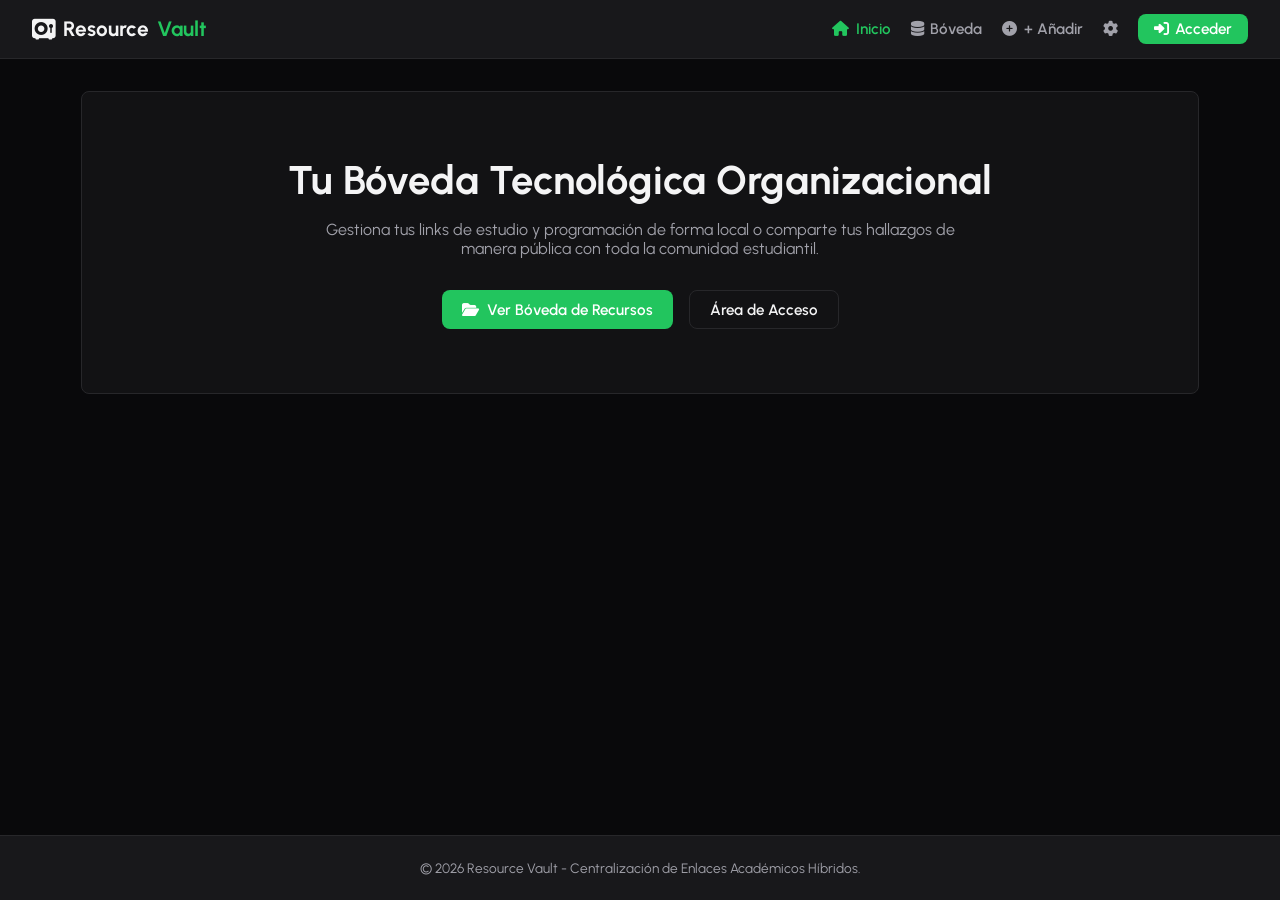
==== index.html @ 1830fb75 "Add files via upload" ====
<!DOCTYPE html>
<html lang="es" data-theme="dark">
<head>
    <meta charset="UTF-8">
    <meta name="viewport" content="width=device-width, initial-scale=1.0">
    <title>Inicio - Resource Vault</title>
    <script>
        (function() {
            const savedTheme = localStorage.getItem("vault-theme") || "dark";
            document.documentElement.setAttribute("data-theme", savedTheme);
        })();
    </script>
    <link rel="preconnect" href="https://fonts.googleapis.com">
    <link rel="preconnect" href="https://fonts.gstatic.com" crossorigin>
    <link href="https://fonts.googleapis.com/css2?family=Urbanist:wght@400;500;600;700&display=swap" rel="stylesheet">
    <link rel="stylesheet" href="https://cdnjs.cloudflare.com/ajax/libs/font-awesome/6.5.1/css/all.min.css">
    <link rel="stylesheet" href="css/styles.css">
</head>
<body>

    <nav class="navbar">
        <a href="index.html" class="nav-logo">
            <i class="fa-solid fa-vault"></i> Resource<span>Vault</span>
        </a>
        <ul class="nav-links"></ul>
    </nav>

    <main class="main-container">
        
        
<div class="card" style="text-align: center; padding: 4rem 2rem;">
    <h1 style="font-size: 2.5rem; margin-bottom: 1rem;">Tu Bóveda Tecnológica Organizacional</h1>
    <p style="max-width: 650px; margin: 0 auto 2rem; color: var(--text-secondary);">
        Gestiona tus links de estudio y programación de forma local o comparte tus hallazgos de manera pública con toda la comunidad estudiantil.
    </p>
    <div style="display: flex; gap: 1rem; justify-content: center;" id="home-actions">
        <a href="dashboard.html" class="btn"><i class="fa-solid fa-folder-open"></i> Ver Bóveda de Recursos</a>
        <a href="login.html" class="btn btn-secondary" id="access-area-btn">Área de Acceso</a>
    </div>
</div>

    
    </main>

    <footer>
        <p>&copy; 2026 Resource Vault - Centralización de Enlaces Académicos Híbridos.</p>
    </footer>

    
<script>
    document.addEventListener("DOMContentLoaded", () => {
        const sessionActive = localStorage.getItem("vault_session") === "true";
        const accessBtn = document.getElementById("access-area-btn");
        if (sessionActive && accessBtn) {
            accessBtn.style.display = "none";
        }
    });
</script>

    <script src="js/app.js"></script>
</body>
</html>
---- css/styles.css ----
/* Resource Vault - Estilos Globales Corregidos V2 */
:root {
    --bg-main: #09090b;
    --bg-card: #121214;
    --bg-nav: #18181b;
    --border-color: #27272a;
    --text-primary: #f4f4f5;
    --text-secondary: #a1a1aa;
    --accent: #22c55e;
    --accent-hover: #16a34a;
    --danger: #ef4444;
    --danger-hover: #dc2626;
    --radius: 8px;
    --font-sans: 'Urbanist', system-ui, -apple-system, sans-serif;
}

[data-theme="light"] {
    --bg-main: #f4f4f5;
    --bg-card: #ffffff;
    --bg-nav: #e4e4e7;
    --border-color: #d4d4d8;
    --text-primary: #09090b;
    --text-secondary: #71717a;
    --accent: #16a34a;
    --accent-hover: #15803d;
}

* {
    box-sizing: border-box;
    margin: 0;
    padding: 0;
}

body {
    background-color: var(--bg-main);
    color: var(--text-primary);
    font-family: var(--font-sans);
    transition: background-color 0.2s, color 0.2s;
    min-height: 100vh;
    display: flex;
    flex-direction: column;
}

.navbar {
    display: flex;
    justify-content: space-between;
    align-items: center;
    padding: 0.85rem 2rem;
    background-color: var(--bg-nav);
    border-bottom: 1px solid var(--border-color);
    position: sticky;
    top: 0;
    z-index: 1000;
}

.nav-logo {
    font-size: 1.3rem;
    font-weight: 700;
    color: var(--text-primary);
    text-decoration: none;
    display: flex;
    align-items: center;
    gap: 0.5rem;
}
.nav-logo span { color: var(--accent); }

.nav-links {
    display: flex;
    align-items: center;
    gap: 1.25rem;
    list-style: none;
}

.nav-links a {
    color: var(--text-secondary);
    font-weight: 600;
    font-size: 0.95rem;
    text-decoration: none;
    transition: color 0.2s;
    display: flex;
    align-items: center;
    gap: 0.4rem;
}
.nav-links a:hover, .nav-links a.active {
    color: var(--accent);
}

.user-menu-container {
    position: relative;
    display: flex;
    align-items: center;
    gap: 0.6rem;
}

.nav-username {
    font-size: 0.9rem;
    font-weight: 600;
    color: var(--text-primary);
}

.profile-combo-btn {
    display: flex;
    align-items: center;
    background-color: var(--bg-main);
    border: 1px solid var(--border-color);
    padding: 0.25rem;
    border-radius: 50%;
    cursor: pointer;
    transition: border-color 0.2s;
}
.profile-combo-btn:hover {
    border-color: var(--accent);
}
.nav-avatar {
    width: 28px;
    height: 28px;
    border-radius: 50%;
    object-fit: cover;
}

.nav-dropdown-menu {
    position: absolute;
    top: 130%;
    right: 0;
    background-color: var(--bg-card);
    border: 1px solid var(--border-color);
    border-radius: var(--radius);
    min-width: 150px;
    box-shadow: 0 10px 25px rgba(0, 0, 0, 0.35);
    display: none;
    flex-direction: column;
    overflow: hidden;
    z-index: 1100;
}
.nav-dropdown-menu.show { display: flex; }
.nav-dropdown-menu a {
    padding: 0.75rem 1rem;
    font-size: 0.9rem;
    color: var(--text-primary);
    text-decoration: none;
    display: flex;
    align-items: center;
    gap: 0.5rem;
    width: 100%;
}
.nav-dropdown-menu a:hover {
    background-color: var(--border-color);
    color: var(--accent);
}

.main-container {
    max-width: 1150px;
    width: 100%;
    margin: 0 auto;
    padding: 2rem 1rem;
    flex: 1;
}

.card {
    background-color: var(--bg-card);
    border: 1px solid var(--border-color);
    border-radius: var(--radius);
    padding: 1.5rem;
    margin-bottom: 1.5rem;
}

.form-group { margin-bottom: 1.25rem; }
.form-group label {
    display: block;
    margin-bottom: 0.5rem;
    font-size: 0.9rem;
    color: var(--text-secondary);
    font-weight: 500;
}
.form-control {
    width: 100%;
    padding: 0.75rem 1rem;
    background-color: var(--bg-main);
    border: 1px solid var(--border-color);
    color: var(--text-primary);
    border-radius: var(--radius);
    font-family: inherit;
    font-size: 0.95rem;
}
.form-control:focus {
    outline: none;
    border-color: var(--accent);
}

.btn {
    background-color: var(--accent);
    color: #ffffff;
    padding: 0.6rem 1.25rem;
    border-radius: var(--radius);
    font-weight: 600;
    cursor: pointer;
    border: none;
    display: inline-flex;
    align-items: center;
    justify-content: center;
    gap: 0.5rem;
    font-size: 0.95rem;
    text-decoration: none;
}
.btn:hover { background-color: var(--accent-hover); }

.btn-secondary {
    background-color: transparent;
    border: 1px solid var(--border-color);
    color: var(--text-primary);
}
.btn-secondary:hover { background-color: var(--border-color); }

.btn-filter {
    padding: 0.4rem 0.9rem;
    font-size: 0.85rem;
    background-color: var(--bg-main);
    border: 1px solid var(--border-color);
    color: var(--text-secondary);
    border-radius: 20px;
    cursor: pointer;
    font-weight: 500;
}
.btn-filter.active {
    background-color: var(--accent);
    color: white;
    border-color: var(--accent);
}

.resource-grid {
    display: grid;
    grid-template-columns: repeat(auto-fill, minmax(320px, 1fr));
    gap: 1.5rem;
    margin-bottom: 2rem;
}

.res-card {
    display: flex;
    flex-direction: column;
    justify-content: space-between;
    position: relative;
}

.res-header {
    display: flex;
    justify-content: space-between;
    align-items: flex-start;
    margin-bottom: 0.5rem;
}

.res-badge {
    padding: 0.2rem 0.5rem;
    background-color: rgba(34, 197, 94, 0.1);
    color: var(--accent);
    border-radius: 4px;
    font-size: 0.75rem;
    font-weight: 700;
    text-transform: uppercase;
}

.uploader-tag {
    font-size: 0.75rem;
    color: var(--text-secondary);
    background: rgba(255, 255, 255, 0.05);
    border: 1px solid var(--border-color);
    padding: 0.2rem 0.5rem;
    border-radius: 12px;
    font-weight: 600;
}

.lock-box {
    grid-column: 1 / -1;
    text-align: center;
    padding: 3rem 1.5rem;
    background-color: rgba(39, 39, 42, 0.2);
    border: 2px dashed var(--border-color);
    border-radius: var(--radius);
}

footer {
    text-align: center;
    padding: 1.5rem;
    background-color: var(--bg-nav);
    border-top: 1px solid var(--border-color);
    color: var(--text-secondary);
    font-size: 0.85rem;
    margin-top: auto;
}
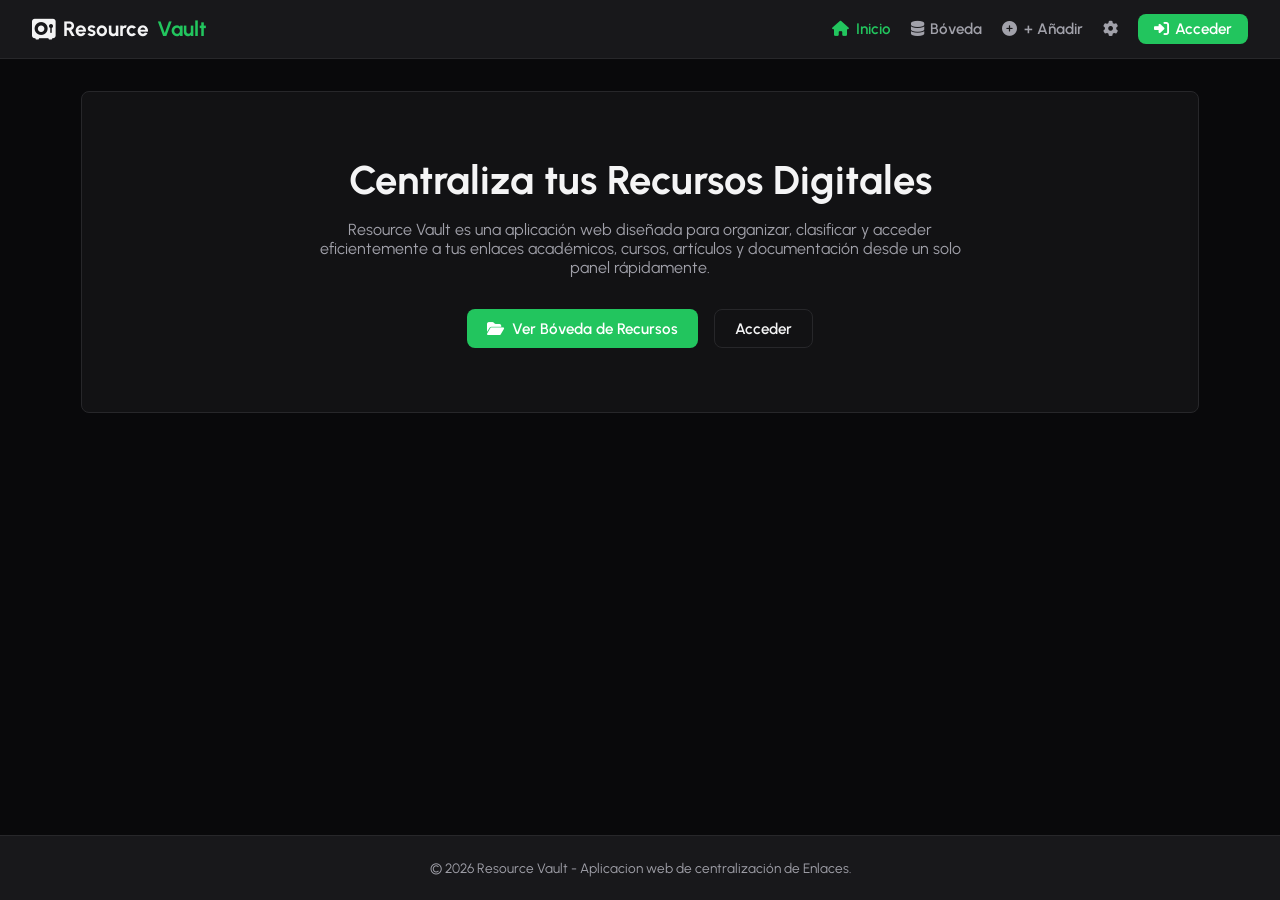
==== commit 68593801: "Update index.html" ====
--- a/index.html
+++ b/index.html
@@ -29,13 +29,13 @@
         
         
 <div class="card" style="text-align: center; padding: 4rem 2rem;">
-    <h1 style="font-size: 2.5rem; margin-bottom: 1rem;">Tu Bóveda Tecnológica Organizacional</h1>
+    <h1 style="font-size: 2.5rem; margin-bottom: 1rem;">Centraliza tus Recursos Digitales</h1>
     <p style="max-width: 650px; margin: 0 auto 2rem; color: var(--text-secondary);">
-        Gestiona tus links de estudio y programación de forma local o comparte tus hallazgos de manera pública con toda la comunidad estudiantil.
+        Resource Vault es una aplicación web diseñada para organizar, clasificar y acceder eficientemente a tus enlaces académicos, cursos, artículos y documentación desde un solo panel rápidamente.
     </p>
     <div style="display: flex; gap: 1rem; justify-content: center;" id="home-actions">
         <a href="dashboard.html" class="btn"><i class="fa-solid fa-folder-open"></i> Ver Bóveda de Recursos</a>
-        <a href="login.html" class="btn btn-secondary" id="access-area-btn">Área de Acceso</a>
+        <a href="login.html" class="btn btn-secondary" id="access-area-btn">Acceder</a>
     </div>
 </div>
 
@@ -43,7 +43,7 @@
     </main>
 
     <footer>
-        <p>&copy; 2026 Resource Vault - Centralización de Enlaces Académicos Híbridos.</p>
+        <p>&copy; 2026 Resource Vault - Aplicacion web de centralización de Enlaces.</p>
     </footer>
 
     
@@ -59,4 +59,4 @@
 
     <script src="js/app.js"></script>
 </body>
-</html>+</html>
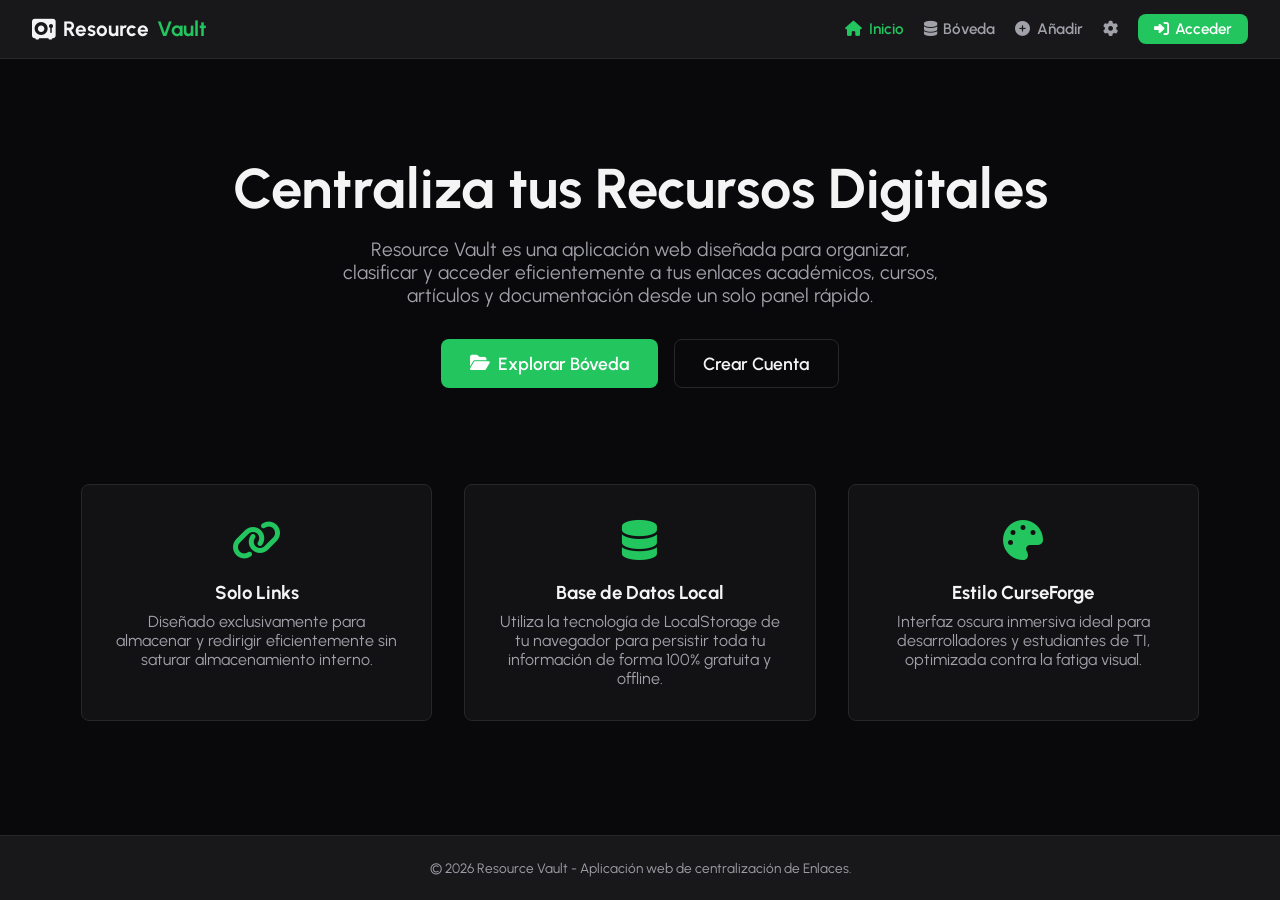
==== commit 40d8e11e: "Update index.html" ====
--- a/index.html
+++ b/index.html
@@ -22,41 +22,66 @@
         <a href="index.html" class="nav-logo">
             <i class="fa-solid fa-vault"></i> Resource<span>Vault</span>
         </a>
-        <ul class="nav-links"></ul>
+        <ul class="nav-links">
+            <li><a href="index.html" class="active">Inicio</a></li>
+            <li><a href="dashboard.html">Bóveda</a></li>
+            <li><a href="nuevo-recurso.html">+ Añadir</a></li>
+            <li><a href="perfil.html">Perfil</a></li>
+            <li><a href="configuracion.html"><i class="fa-solid fa-gear"></i></a></li>
+            <li><a href="login.html" id="nav-login-link"><i class="fa-solid fa-user"></i> Acceder</a></li>
+        </ul>
     </nav>
 
     <main class="main-container">
         
-        
-<div class="card" style="text-align: center; padding: 4rem 2rem;">
-    <h1 style="font-size: 2.5rem; margin-bottom: 1rem;">Centraliza tus Recursos Digitales</h1>
-    <p style="max-width: 650px; margin: 0 auto 2rem; color: var(--text-secondary);">
-        Resource Vault es una aplicación web diseñada para organizar, clasificar y acceder eficientemente a tus enlaces académicos, cursos, artículos y documentación desde un solo panel rápidamente.
-    </p>
-    <div style="display: flex; gap: 1rem; justify-content: center;" id="home-actions">
-        <a href="dashboard.html" class="btn"><i class="fa-solid fa-folder-open"></i> Ver Bóveda de Recursos</a>
-        <a href="login.html" class="btn btn-secondary" id="access-area-btn">Acceder</a>
-    </div>
-</div>
+        <div style="text-align: center; padding: 4rem 1rem;">
+            <h1 style="font-size: 3.5rem; margin-bottom: 1rem; font-weight: 700;">Centraliza tus <span>Recursos Digitales</span></h1>
+            <p style="color: var(--text-secondary); font-size: 1.2rem; max-width: 600px; margin: 0 auto 2rem;">
+                Resource Vault es una aplicación web diseñada para organizar, clasificar y acceder eficientemente a tus enlaces académicos, cursos, artículos y documentación desde un solo panel rápido.
+            </p>
+            <div style="display: flex; gap: 1rem; justify-content: center;" id="home-actions">
+                <a href="dashboard.html" class="btn" style="font-size: 1.1rem; padding: 0.8rem 1.8rem;"><i class="fa-solid fa-folder-open"></i> Explorar Bóveda</a>
+                <a href="login.html" class="btn btn-secondary" id="access-area-btn" style="font-size: 1.1rem; padding: 0.8rem 1.8rem;">Crear Cuenta</a>
+            </div>
+        </div>
 
-    
+        <div style="display: grid; grid-template-columns: repeat(auto-fit, minmax(300px, 1fr)); gap: 2rem; margin-top: 2rem;">
+            <div class="card" style="text-align: center; padding: 2rem;">
+                <div style="font-size: 2.5rem; color: var(--accent); margin-bottom: 1rem;"><i class="fa-solid fa-link"></i></div>
+                <h3>Solo Links</h3>
+                <p style="color: var(--text-secondary); margin-top: 0.5rem;">Diseñado exclusivamente para almacenar y redirigir eficientemente sin saturar almacenamiento interno.</p>
+            </div>
+            <div class="card" style="text-align: center; padding: 2rem;">
+                <div style="font-size: 2.5rem; color: var(--accent); margin-bottom: 1rem;"><i class="fa-solid fa-database"></i></div>
+                <h3>Base de Datos Local</h3>
+                <p style="color: var(--text-secondary); margin-top: 0.5rem;">Utiliza la tecnología de LocalStorage de tu navegador para persistir toda tu información de forma 100% gratuita y offline.</p>
+            </div>
+            <div class="card" style="text-align: center; padding: 2rem;">
+                <div style="font-size: 2.5rem; color: var(--accent); margin-bottom: 1rem;"><i class="fa-solid fa-palette"></i></div>
+                <h3>Estilo CurseForge</h3>
+                <p style="color: var(--text-secondary); margin-top: 0.5rem;">Interfaz oscura inmersiva ideal para desarrolladores y estudiantes de TI, optimizada contra la fatiga visual.</p>
+            </div>
+        </div>
+
     </main>
 
     <footer>
-        <p>&copy; 2026 Resource Vault - Aplicacion web de centralización de Enlaces.</p>
+        <p>&copy; 2026 Resource Vault - Aplicación web de centralización de Enlaces.</p>
     </footer>
 
-    
-<script>
-    document.addEventListener("DOMContentLoaded", () => {
-        const sessionActive = localStorage.getItem("vault_session") === "true";
-        const accessBtn = document.getElementById("access-area-btn");
-        if (sessionActive && accessBtn) {
-            accessBtn.style.display = "none";
-        }
-    });
-</script>
-
+    <script>
+        document.addEventListener("DOMContentLoaded", () => {
+            // Lógica para ocultar botón de acceso si ya hay sesión
+            const sessionActive = localStorage.getItem("vault_session") === "true";
+            const accessBtn = document.getElementById("access-area-btn");
+            const navLogin = document.getElementById("nav-login-link");
+            
+            if (sessionActive) {
+                if (accessBtn) accessBtn.style.display = "none";
+                if (navLogin) navLogin.style.display = "none";
+            }
+        });
+    </script>
     <script src="js/app.js"></script>
 </body>
 </html>
--- a/css/styles.css
+++ b/css/styles.css
@@ -1,4 +1,4 @@
-/* Resource Vault - Estilos Globales Corregidos V2 */
+
 :root {
     --bg-main: #09090b;
     --bg-card: #121214;
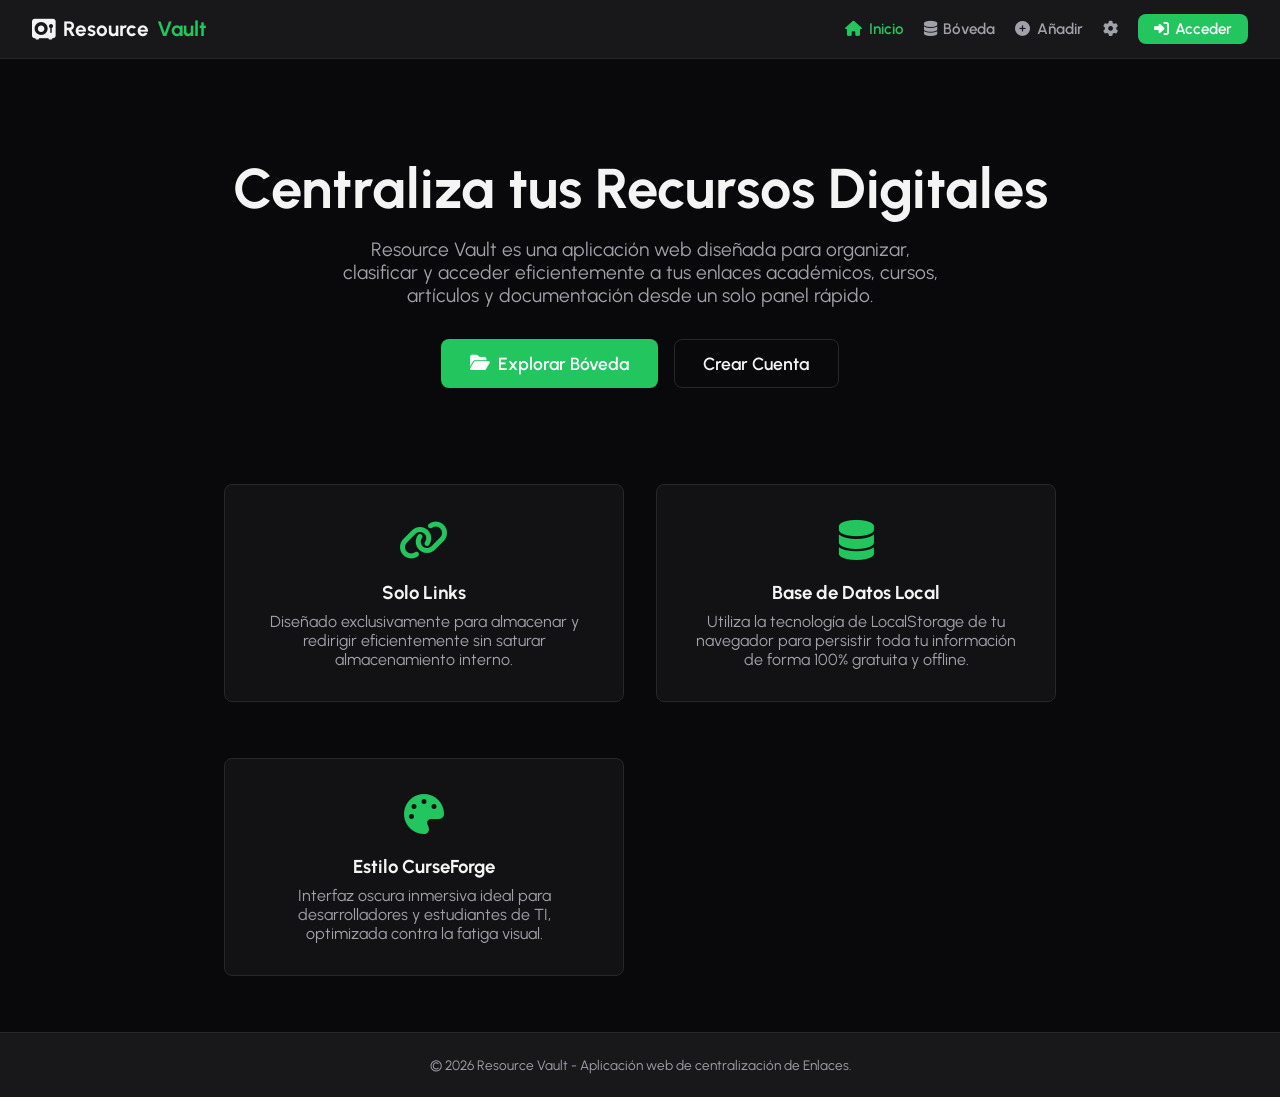
==== commit 8ae5c2e5: "Update index.html" ====
--- a/index.html
+++ b/index.html
@@ -45,23 +45,23 @@
             </div>
         </div>
 
-        <div style="display: grid; grid-template-columns: repeat(auto-fit, minmax(300px, 1fr)); gap: 2rem; margin-top: 2rem;">
-            <div class="card" style="text-align: center; padding: 2rem;">
-                <div style="font-size: 2.5rem; color: var(--accent); margin-bottom: 1rem;"><i class="fa-solid fa-link"></i></div>
-                <h3>Solo Links</h3>
-                <p style="color: var(--text-secondary); margin-top: 0.5rem;">Diseñado exclusivamente para almacenar y redirigir eficientemente sin saturar almacenamiento interno.</p>
-            </div>
-            <div class="card" style="text-align: center; padding: 2rem;">
-                <div style="font-size: 2.5rem; color: var(--accent); margin-bottom: 1rem;"><i class="fa-solid fa-database"></i></div>
-                <h3>Base de Datos Local</h3>
-                <p style="color: var(--text-secondary); margin-top: 0.5rem;">Utiliza la tecnología de LocalStorage de tu navegador para persistir toda tu información de forma 100% gratuita y offline.</p>
-            </div>
-            <div class="card" style="text-align: center; padding: 2rem;">
-                <div style="font-size: 2.5rem; color: var(--accent); margin-bottom: 1rem;"><i class="fa-solid fa-palette"></i></div>
-                <h3>Estilo CurseForge</h3>
-                <p style="color: var(--text-secondary); margin-top: 0.5rem;">Interfaz oscura inmersiva ideal para desarrolladores y estudiantes de TI, optimizada contra la fatiga visual.</p>
-            </div>
-        </div>
+        <div style="display: grid; grid-template-columns: repeat(auto-fit, minmax(300px, 400px)); gap: 2rem; margin-top: 2rem; justify-content: center;">
+    <div class="card" style="text-align: center; padding: 2rem;">
+        <div style="font-size: 2.5rem; color: var(--accent); margin-bottom: 1rem;"><i class="fa-solid fa-link"></i></div>
+        <h3>Solo Links</h3>
+        <p style="color: var(--text-secondary); margin-top: 0.5rem;">Diseñado exclusivamente para almacenar y redirigir eficientemente sin saturar almacenamiento interno.</p>
+    </div>
+    <div class="card" style="text-align: center; padding: 2rem;">
+        <div style="font-size: 2.5rem; color: var(--accent); margin-bottom: 1rem;"><i class="fa-solid fa-database"></i></div>
+        <h3>Base de Datos Local</h3>
+        <p style="color: var(--text-secondary); margin-top: 0.5rem;">Utiliza la tecnología de LocalStorage de tu navegador para persistir toda tu información de forma 100% gratuita y offline.</p>
+    </div>
+    <div class="card" style="text-align: center; padding: 2rem;">
+        <div style="font-size: 2.5rem; color: var(--accent); margin-bottom: 1rem;"><i class="fa-solid fa-palette"></i></div>
+        <h3>Estilo CurseForge</h3>
+        <p style="color: var(--text-secondary); margin-top: 0.5rem;">Interfaz oscura inmersiva ideal para desarrolladores y estudiantes de TI, optimizada contra la fatiga visual.</p>
+    </div>
+    </div>
 
     </main>
 
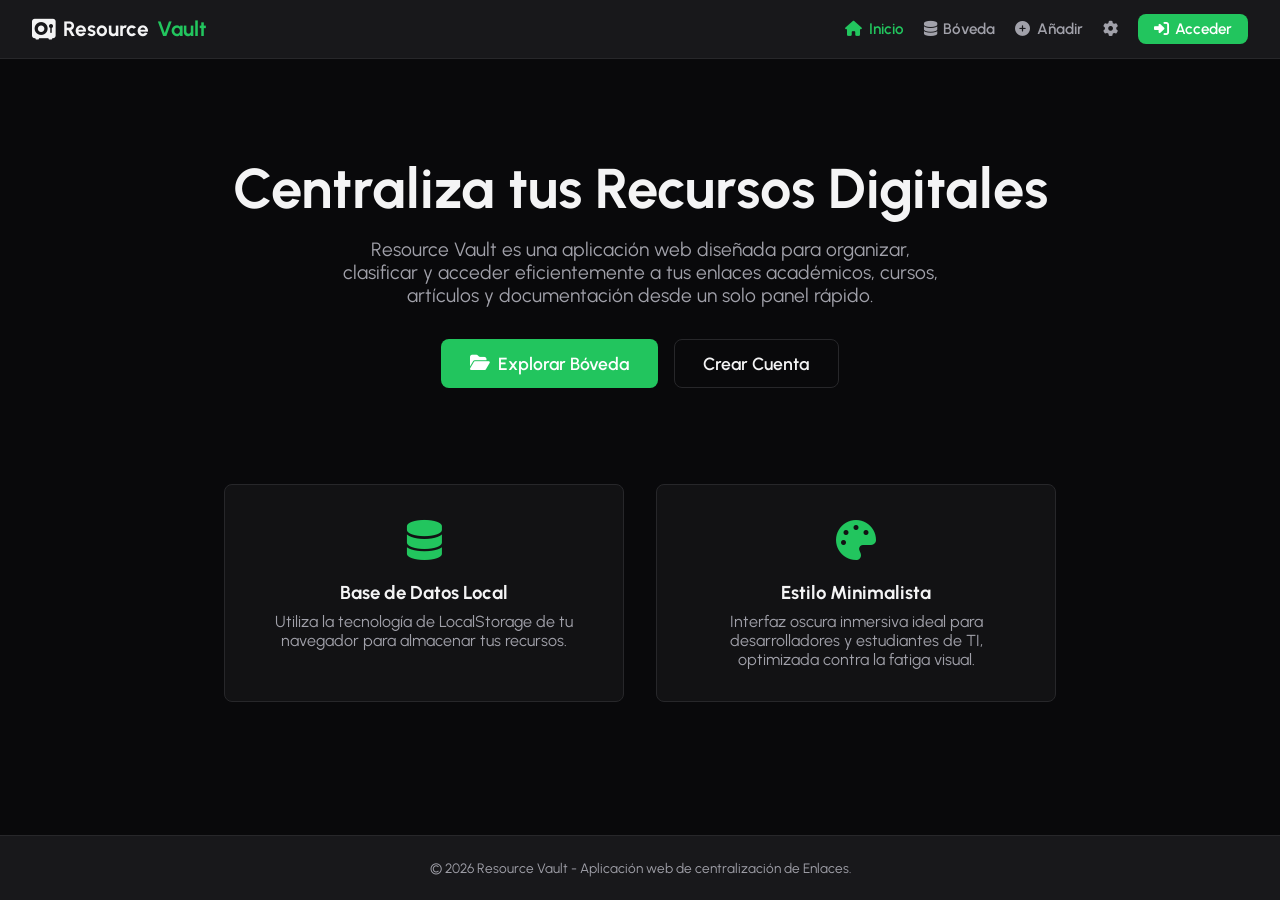
==== commit 8e8b447e: "Update index.html" ====
--- a/index.html
+++ b/index.html
@@ -47,18 +47,13 @@
 
         <div style="display: grid; grid-template-columns: repeat(auto-fit, minmax(300px, 400px)); gap: 2rem; margin-top: 2rem; justify-content: center;">
     <div class="card" style="text-align: center; padding: 2rem;">
-        <div style="font-size: 2.5rem; color: var(--accent); margin-bottom: 1rem;"><i class="fa-solid fa-link"></i></div>
-        <h3>Solo Links</h3>
-        <p style="color: var(--text-secondary); margin-top: 0.5rem;">Diseñado exclusivamente para almacenar y redirigir eficientemente sin saturar almacenamiento interno.</p>
-    </div>
-    <div class="card" style="text-align: center; padding: 2rem;">
         <div style="font-size: 2.5rem; color: var(--accent); margin-bottom: 1rem;"><i class="fa-solid fa-database"></i></div>
         <h3>Base de Datos Local</h3>
-        <p style="color: var(--text-secondary); margin-top: 0.5rem;">Utiliza la tecnología de LocalStorage de tu navegador para persistir toda tu información de forma 100% gratuita y offline.</p>
+        <p style="color: var(--text-secondary); margin-top: 0.5rem;">Utiliza la tecnología de LocalStorage de tu navegador para almacenar tus recursos.</p>
     </div>
     <div class="card" style="text-align: center; padding: 2rem;">
         <div style="font-size: 2.5rem; color: var(--accent); margin-bottom: 1rem;"><i class="fa-solid fa-palette"></i></div>
-        <h3>Estilo CurseForge</h3>
+        <h3>Estilo Minimalista</h3>
         <p style="color: var(--text-secondary); margin-top: 0.5rem;">Interfaz oscura inmersiva ideal para desarrolladores y estudiantes de TI, optimizada contra la fatiga visual.</p>
     </div>
     </div>
